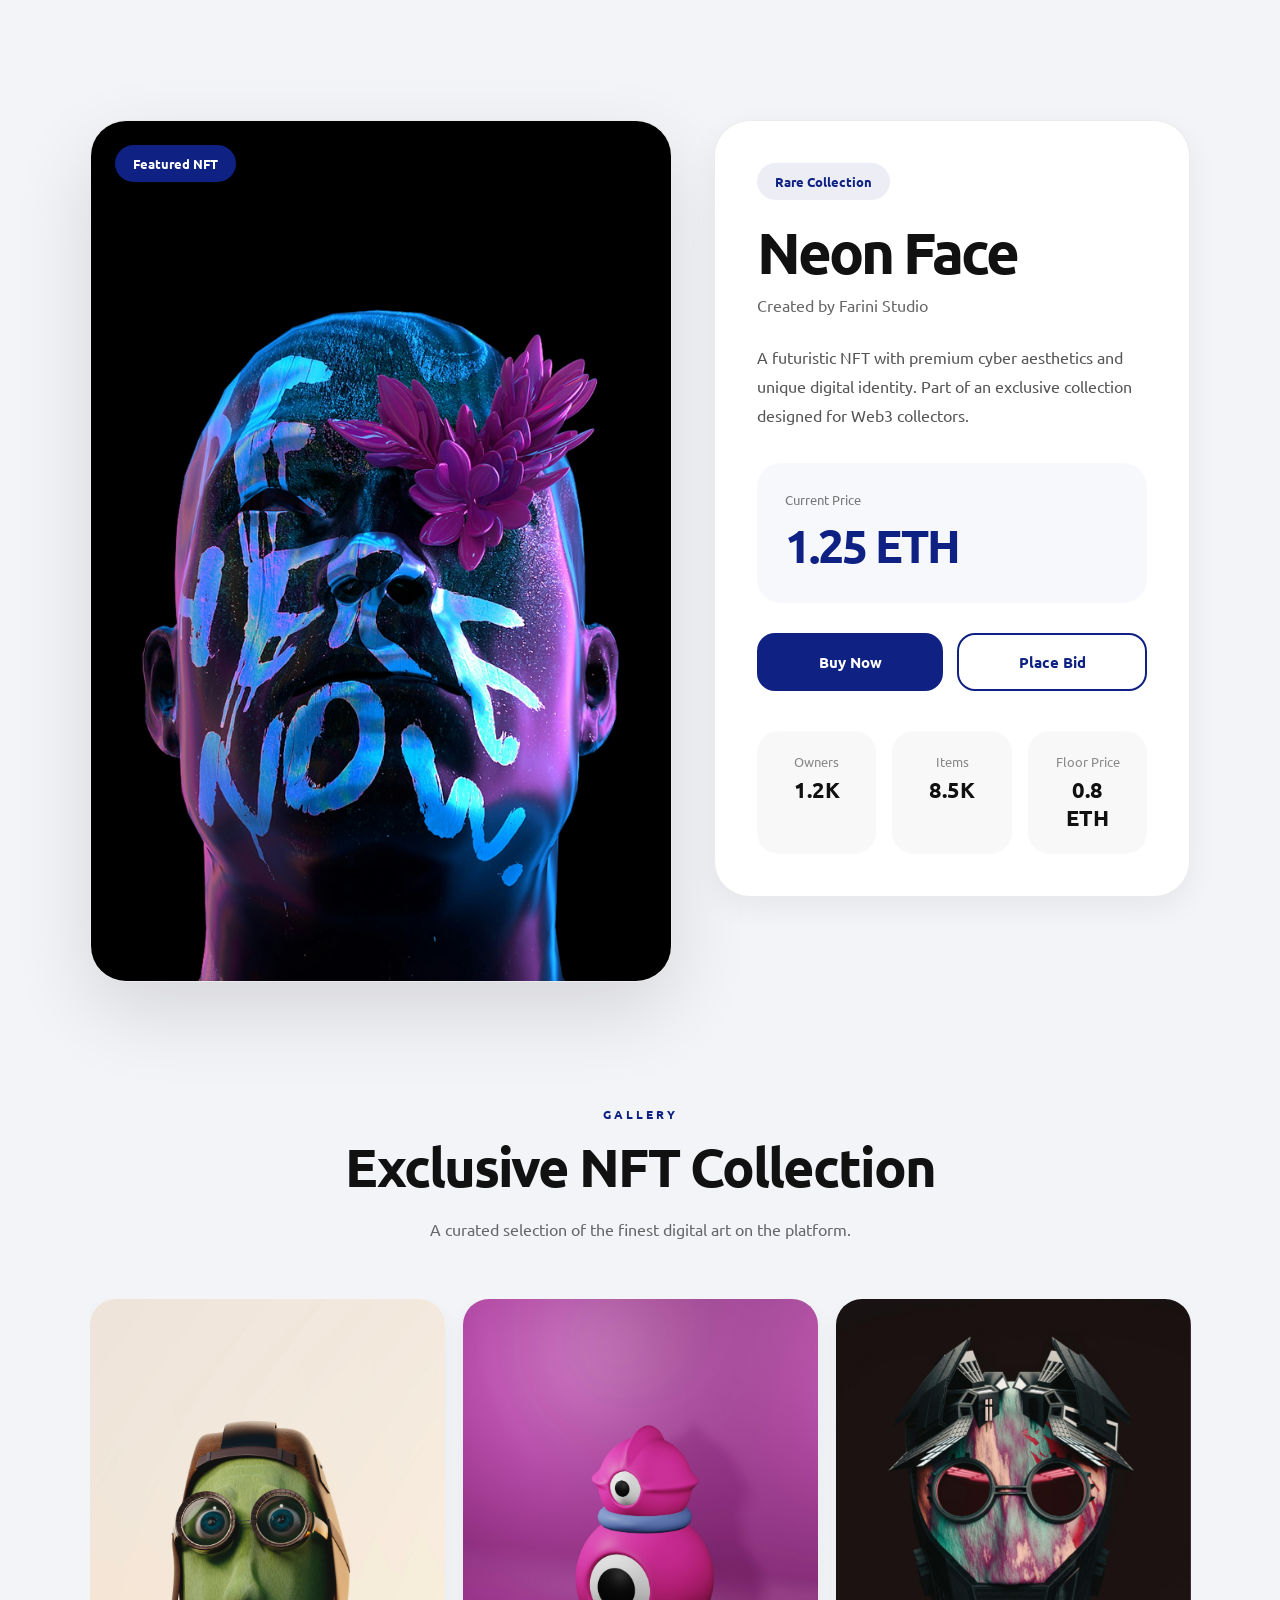
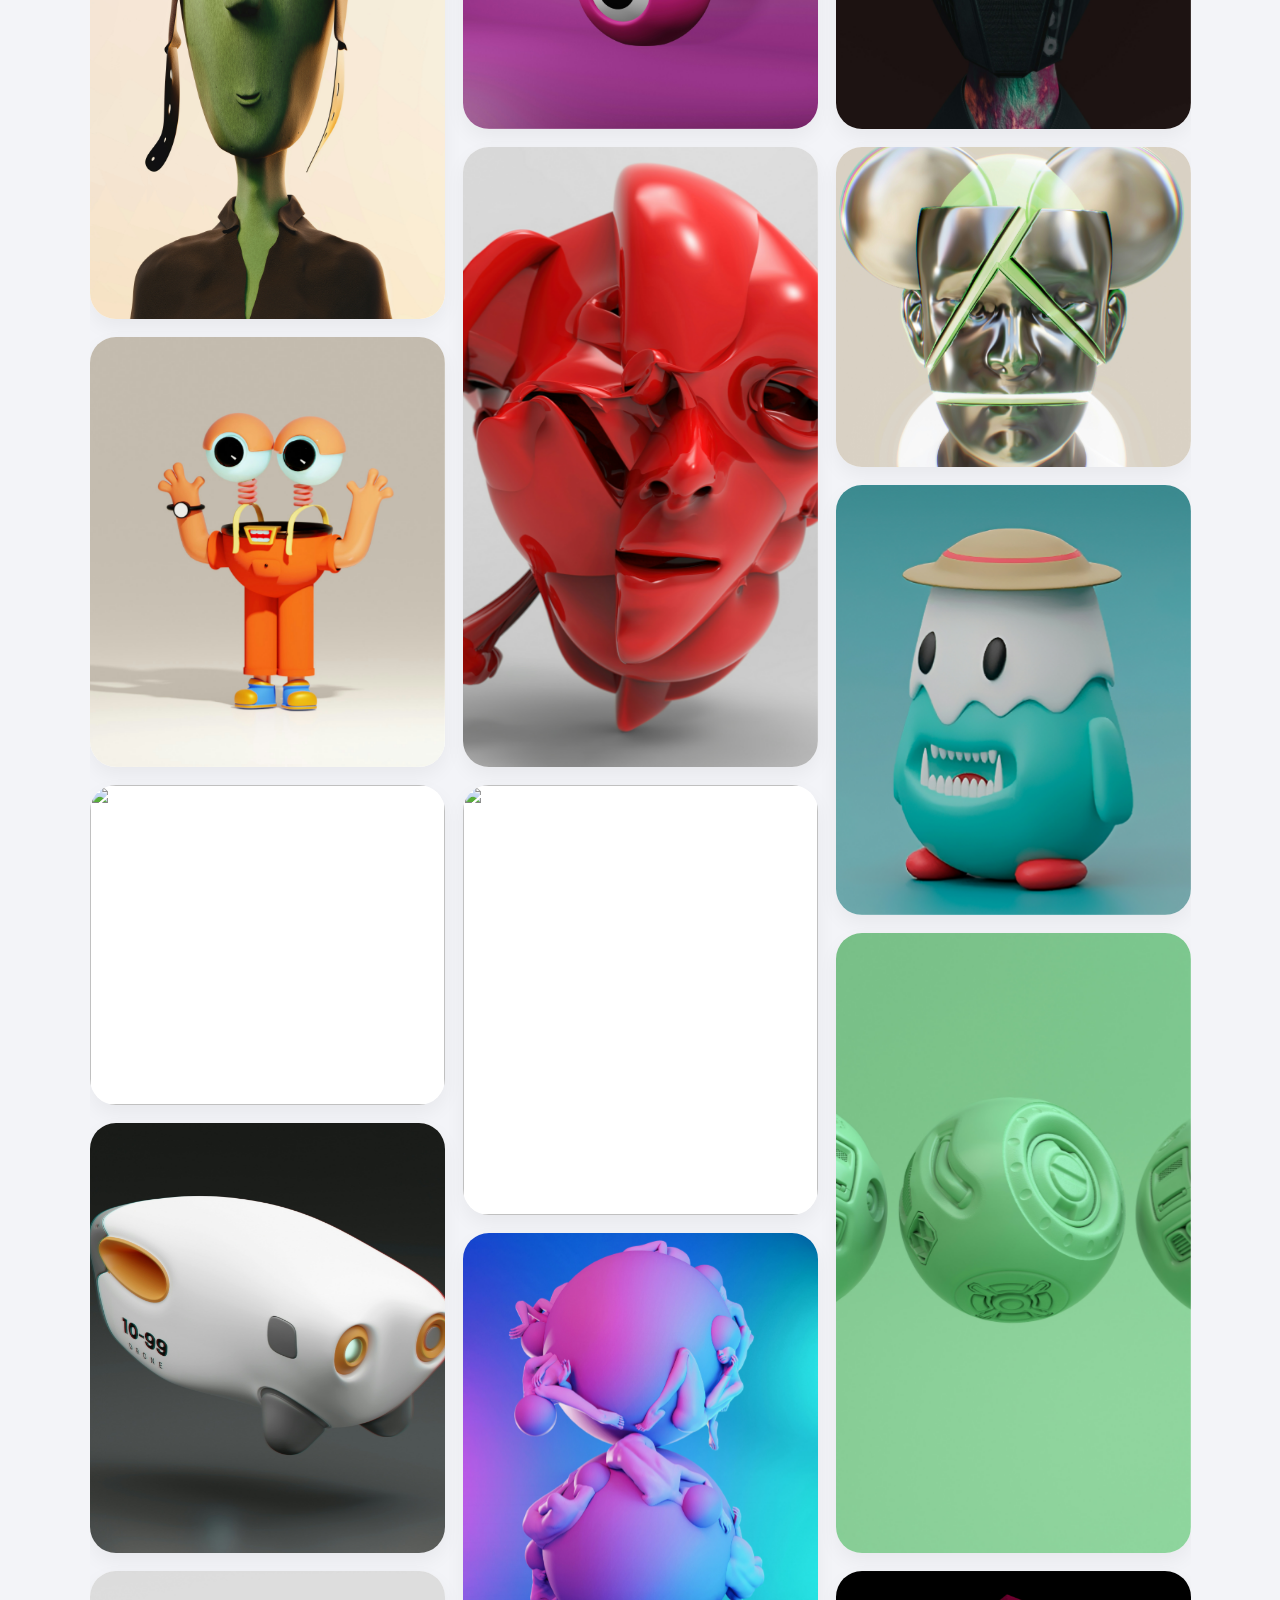
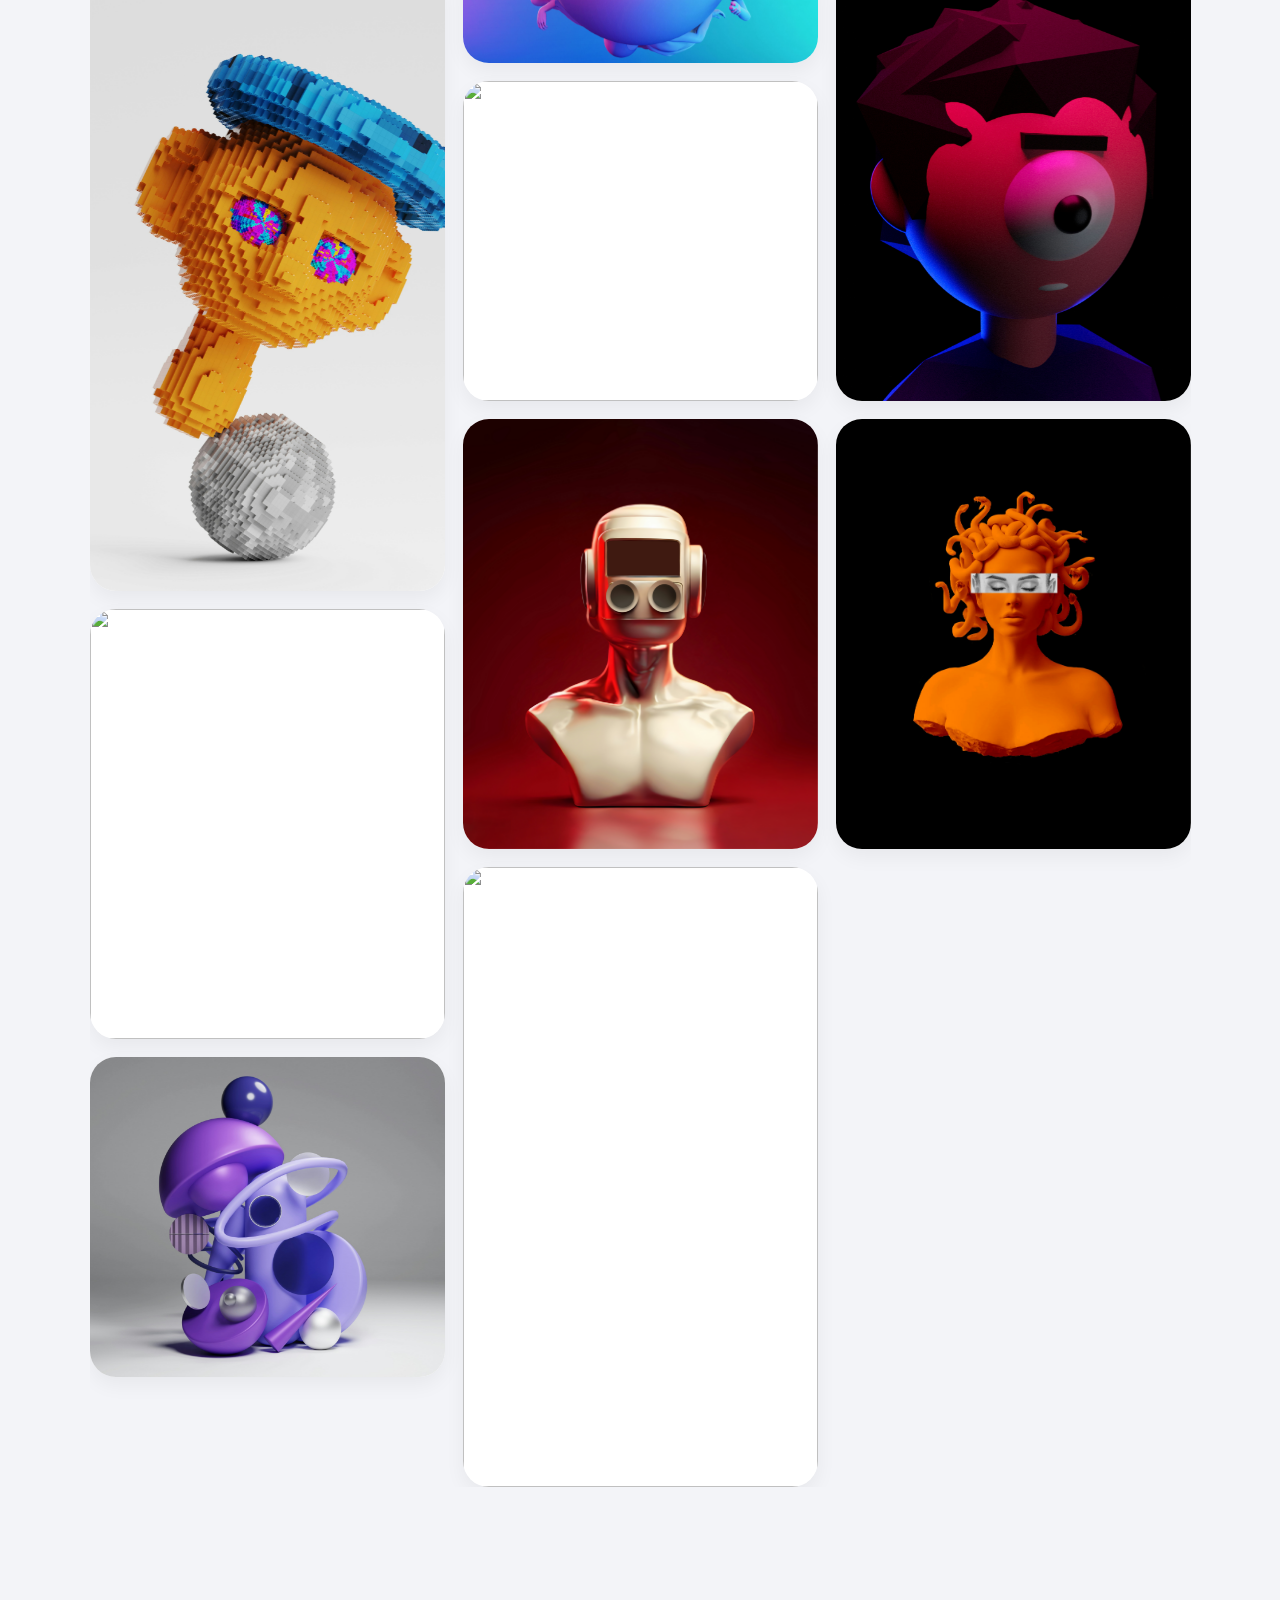
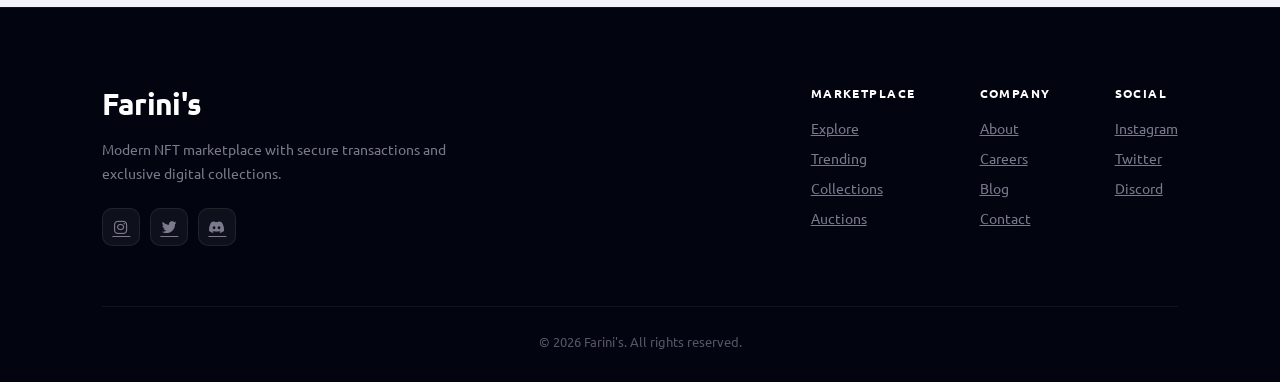
==== BuyPages/product.html @ 725f05ea "first commit" ====
<!DOCTYPE html>
<html lang="en">
<head>
    <meta charset="UTF-8">
    <meta name="viewport" content="width=device-width, initial-scale=1.0">
    <title>NFT Product</title>
    <link rel="stylesheet" href="product.css">
    <link href='https://unpkg.com/boxicons@2.1.4/css/boxicons.min.css' rel='stylesheet'>
    <link rel="preconnect" href="https://fonts.googleapis.com">
    <link href="https://fonts.googleapis.com/css2?family=Ubuntu:wght@300;400;500;700&display=swap" rel="stylesheet">
    
</head>
<body>

    <section class="product-page">

        <div class="product-container">

            <!-- LEFT -->
            <div class="product-image-card">
                <div class="main-image">
                    <img src="../assets/nft1.jpg" alt="Neon Face">
                    <span class="featured-tag">Featured NFT</span>
                </div>
            </div>

            <!-- RIGHT -->
            <div class="product-details">

                <div class="product-badge">Rare Collection</div>

                <h1>Neon Face</h1>

                <p class="creator">Created by Farini Studio</p>

                <p class="description">
                    A futuristic NFT with premium cyber aesthetics and unique digital identity.
                    Part of an exclusive collection designed for Web3 collectors.
                </p>

                <div class="price-box">
                    <small>Current Price</small>
                    <h2>1.25 ETH</h2>
                </div>

                <div class="purchase-box">
                    <button class="btn-primary">Buy Now</button>
                    <button class="btn-outline">Place Bid</button>
                </div>

                <div class="nft-stats">
                    <div class="stat-item">
                        <span>Owners</span>
                        <strong>1.2K</strong>
                    </div>

                    <div class="stat-item">
                        <span>Items</span>
                        <strong>8.5K</strong>
                    </div>

                    <div class="stat-item">
                        <span>Floor Price</span>
                        <strong>0.8 ETH</strong>
                    </div>
                </div>

            </div>

        </div>
<section class="gallery" id="gallery">

    <div class="section-title reveal">
        <span>Gallery</span>
        <h2>Exclusive NFT Collection</h2>
        <p>A curated selection of the finest digital art on the platform.</p>
    </div>

    <div class="masonry-gallery">

        <div class="gallery-item tall">
            <img src="../assets/gallery1.webp" alt="">
            <div class="gallery-overlay"><h4>Outlaw</h4><p>2.10 ETH</p></div>
        </div>

        <div class="gallery-item">
            <img src="../assets/gallery2.webp" alt="">
            <div class="gallery-overlay"><h4>Blue Face</h4><p>1.25 ETH</p></div>
        </div>

        <div class="gallery-item wide">
            <img src="../assets/gallery3.webp" alt="">
            <div class="gallery-overlay"><h4>Digital Dream</h4><p>0.95 ETH</p></div>
        </div>

        <div class="gallery-item">
            <img src="../assets/gallery4.webp" alt="">
            <div class="gallery-overlay"><h4>Carrot #001</h4><p>0.8 ETH</p></div>
        </div>

        <div class="gallery-item tall">
            <img src="../assets/gallery5.webp" alt="">
            <div class="gallery-overlay"><h4>llama 333</h4><p>1.8 ETH</p></div>
        </div>

        <div class="gallery-item">
            <img src="../assets/gallery6.webp" alt="">
            <div class="gallery-overlay"><h4>Meta Horse</h4><p>0.65 ETH</p></div>
        </div>

        <div class="gallery-item wide">
            <img src="../assets/gallery7.webp" alt="">
            <div class="gallery-overlay"><h4>Monarog</h4><p>1.4 ETH</p></div>
        </div>

        <div class="gallery-item">
            <img src="../assets/gallery8.webp" alt="">
            <div class="gallery-overlay"><h4>AI Vision</h4><p>0.92 ETH</p></div>
        </div>

        <div class="gallery-item tall">
            <img src="../assets/gallery9.webp" alt="">
            <div class="gallery-overlay"><h4>Red Face</h4><p>2.8 ETH</p></div>
        </div>

        <div class="gallery-item">
            <img src="../assets/gallery10.webp" alt="">
            <div class="gallery-overlay"><h4>Abstract Creator</h4><p>0.73 ETH</p></div>
        </div>

        <div class="gallery-item">
            <img src="../assets/gallery11.webp" alt="">
            <div class="gallery-overlay"><h4>World Flow</h4><p>1.12 ETH</p></div>
        </div>

        <div class="gallery-item wide">
            <img src="../assets/gallery12.webp" alt="">
            <div class="gallery-overlay"><h4>Quantum</h4><p>3.2 ETH</p></div>
        </div>

        <div class="gallery-item">
            <img src="../assets/gallery13.webp" alt="">
            <div class="gallery-overlay"><h4>Dark Robot</h4><p>1.05 ETH</p></div>
        </div>

        <div class="gallery-item tall">
            <img src="../assets/gallery14.webp" alt="">
            <div class="gallery-overlay"><h4>Doke Ape</h4><p>2.3 ETH</p></div>
        </div>

        <div class="gallery-item">
            <img src="../assets/gallery15.webp" alt="">
            <div class="gallery-overlay"><h4>Infinity</h4><p>0.9 ETH</p></div>
        </div>

        <div class="gallery-item wide">
            <img src="../assets/gallery16.webp" alt="">
            <div class="gallery-overlay"><h4>Neo Rat</h4><p>4.1 ETH</p></div>
        </div>

        <div class="gallery-item">
            <img src="../assets/gallery17.webp" alt="">
            <div class="gallery-overlay"><h4>Blue Matrix</h4><p>1.7 ETH</p></div>
        </div>

        <div class="gallery-item tall">
            <img src="../assets/gallery18.webp" alt="">
            <div class="gallery-overlay"><h4>Meta Beast</h4><p>2.7 ETH</p></div>
        </div>

        <div class="gallery-item">
            <img src="../assets/gallery19.webp" alt="">
            <div class="gallery-overlay"><h4>Future Code</h4><p>1.3 ETH</p></div>
        </div>

        <div class="gallery-item">
            <img src="../assets/gallery20.webp" alt="">
            <div class="gallery-overlay"><h4>Galaxy Core</h4><p>0.88 ETH</p></div>
        </div>

    </div>
</section>
    </section>
        <footer>
        <div class="footer-top">
            <div class="footer-brand">
                <h2>Farini's</h2>
                <p>Modern NFT marketplace with secure transactions and exclusive digital collections.</p>
                <div class="social-links">
                    <a href="#" class="social-icon" aria-label="Instagram"><i class='bx bxl-instagram'></i></a>
                    <a href="#" class="social-icon" aria-label="Twitter"><i class='bx bxl-twitter'></i></a>
                    <a href="#" class="social-icon" aria-label="Discord"><i class='bx bxl-discord-alt'></i></a>
                </div>
            </div>
            <div class="footer-links">
                <div class="footer-column">
                    <h3>Marketplace</h3>
                    <a href="#">Explore</a><a href="#">Trending</a><a href="#">Collections</a><a href="#">Auctions</a>
                </div>
                <div class="footer-column">
                    <h3>Company</h3>
                    <a href="..About/about.html">About</a><a href="#">Careers</a><a href="#">Blog</a><a href="#">Contact</a>
                </div>
                <div class="footer-column">
                    <h3>Social</h3>
                    <a href="#">Instagram</a><a href="#">Twitter</a><a href="#">Discord</a>
                </div>
            </div>
        </div>
        <div class="footer-bottom">
            <p>© 2026 Farini's. All rights reserved.</p>
        </div>
    </footer>

  <script src="script.js"></script>
</body>
</html>
---- BuyPages/product.css ----
@import url('https://fonts.googleapis.com/css2?family=Ubuntu:wght@300;400;500;700&display=swap');

:root{
    --blue:#0f2182;
    --blue2:#1c36c7;
    --bg:#f3f4f8;
    --white:#ffffff;
    --text:#111111;
    --text2:#666666;
    --border:rgba(0,0,0,0.08);

    --shadow-sm:0 10px 30px rgba(0,0,0,0.06);
    --shadow-lg:0 30px 80px rgba(0,0,0,0.12);

    --radius:28px;

    --transition:0.35s cubic-bezier(.22,1,.36,1);
}

*{
    margin:0;
    padding:0;
    box-sizing:border-box;
}

html{
    scroll-behavior:smooth;
}

body{
    font-family:'Ubuntu',sans-serif;
    background:var(--bg);
    color:var(--text);
    overflow-x:hidden;
}

img{
    width:100%;
    display:block;
    object-fit:cover;
}

button{
    border:none;
    outline:none;
    cursor:pointer;
    font-family:'Ubuntu',sans-serif;
}

/* =========================
   PAGE
========================= */

.product-page{
    width:100%;
    min-height:100vh;
    padding:120px 7%;
}

/* =========================
   TOP PRODUCT
========================= */

.product-container{
    display:grid;
    grid-template-columns:1.1fr 0.9fr;
    gap:42px;
    align-items:start;
    margin-bottom:120px;
}

/* LEFT */

.product-image-card{
    background:var(--white);
    border-radius:36px;
    overflow:hidden;
    border:1px solid var(--border);
    box-shadow:var(--shadow-lg);
}

.main-image{
    position:relative;
    overflow:hidden;
}

.main-image img{
    height:860px;
    transition:transform .8s ease;
}

.product-image-card:hover img{
    transform:scale(1.04);
}

.featured-tag{
    position:absolute;
    top:24px;
    left:24px;

    padding:10px 18px;

    border-radius:50px;

    background:var(--blue);

    color:white;

    font-size:13px;
    font-weight:600;

    z-index:10;
}

/* RIGHT */

.product-details{
    position:sticky;
    top:100px;

    background:var(--white);

    border-radius:36px;

    padding:42px;

    border:1px solid var(--border);

    box-shadow:var(--shadow-sm);
}

.product-badge{
    display:inline-flex;

    padding:10px 18px;

    border-radius:50px;

    background:rgba(15,33,130,.08);

    color:var(--blue);

    font-size:13px;
    font-weight:600;

    margin-bottom:24px;
}

.product-details h1{
    font-size:58px;
    line-height:0.95;
    letter-spacing:-3px;
    margin-bottom:16px;
}

.creator{
    font-size:16px;
    color:var(--text2);
    margin-bottom:28px;
}

.description{
    font-size:16px;
    line-height:1.8;
    color:#555;
    margin-bottom:34px;
}

/* PRICE */

.price-box{
    padding:28px;

    border-radius:24px;

    background:#f7f8fc;

    margin-bottom:30px;
}

.price-box small{
    display:block;
    font-size:13px;
    color:#777;
    margin-bottom:8px;
}

.price-box h2{
    font-size:46px;
    color:var(--blue);
    letter-spacing:-2px;
}

/* BUTTONS */

.purchase-box{
    display:flex;
    gap:14px;
    margin-bottom:40px;
}

.btn-primary,
.btn-outline{
    flex:1;

    height:58px;

    border-radius:18px;

    font-size:15px;
    font-weight:600;

    transition:var(--transition);
}

.btn-primary{
    background:var(--blue);
    color:white;
}

.btn-primary:hover{
    transform:translateY(-4px);
    background:var(--blue2);
    box-shadow:0 18px 35px rgba(15,33,130,.25);
}

.btn-outline{
    background:transparent;
    border:2px solid var(--blue);
    color:var(--blue);
}

.btn-outline:hover{
    background:var(--blue);
    color:white;
}

/* STATS */

.nft-stats{
    display:grid;
    grid-template-columns:repeat(3,1fr);
    gap:16px;
}

.stat-item{
    padding:22px;

    border-radius:22px;

    background:#f8f8f8;

    text-align:center;
}

.stat-item span{
    display:block;
    font-size:13px;
    color:#888;
    margin-bottom:6px;
}

.stat-item strong{
    font-size:22px;
}

/* =========================
   GALLERY
========================= */

.gallery{
    margin-top:40px;
}

.section-title{
    text-align:center;
    margin-bottom:55px;
}

.section-title span{
    display:inline-block;

    font-size:12px;
    font-weight:700;

    letter-spacing:3px;
    text-transform:uppercase;

    color:var(--blue);

    margin-bottom:10px;
}

.section-title h2{
    font-size:54px;
    letter-spacing:-2px;
    margin-bottom:14px;
}

.section-title p{
    max-width:540px;
    margin:auto;

    font-size:16px;
    line-height:1.8;

    color:#666;
}

/* PINTEREST GALLERY */

.masonry-gallery{
    columns:4 280px;
    column-gap:18px;
}

.gallery-item{
    position:relative;

    overflow:hidden;

    margin-bottom:18px;

    break-inside:avoid;

    border-radius:26px;

    background:white;

    box-shadow:0 8px 20px rgba(0,0,0,.05);

    cursor:pointer;

    transform:translateZ(0);

    backface-visibility:hidden;

    will-change:transform;
}

.gallery-item img{
    width:100%;

    display:block;

    object-fit:cover;

    transform:translateZ(0);

    backface-visibility:hidden;

    will-change:transform;

    transition:
        transform .45s ease,
        filter .45s ease;
}

.gallery-item:hover img{
    transform:scale(1.03);
}

.masonry-gallery{
    columns:4 280px;
    column-gap:18px;

    contain:layout style paint;
}

.gallery-overlay{
    position:absolute;
    inset:0;

    background:linear-gradient(
        to top,
        rgba(0,0,0,.85),
        rgba(0,0,0,.15),
        transparent
    );

    display:flex;
    flex-direction:column;
    justify-content:flex-end;

    padding:24px;

    opacity:0;

    transition:opacity .35s ease;
}

.gallery-item:hover .gallery-overlay{
    opacity:1;
}

.gallery-overlay h4{
    color:white;
    font-size:22px;
    margin-bottom:4px;
}

.gallery-overlay p{
    color:rgba(255,255,255,.75);
    font-size:14px;
}

/* SIZES */

.gallery-item.tall img{
    height:620px;
}

.gallery-item.wide img{
    height:320px;
}

.gallery-item:not(.tall):not(.wide) img{
    height:430px;
}

/* =========================
   RESPONSIVE
========================= */

@media(max-width:1100px){

    .product-container{
        grid-template-columns:1fr;
    }

    .product-details{
        position:relative;
        top:0;
    }

    .main-image img{
        height:650px;
    }
}
@media(max-width:768px){

    .product-page{
        padding:100px 22px;
    }

    .product-details{
        padding:28px 22px;
        border-radius:28px;
    }

    .product-details h1{
        font-size:42px;
        line-height:1;
    }

    .description{
        font-size:15px;
        line-height:1.7;
    }

    /* BOTÕES */
.purchase-box{
    flex-direction:column;
    gap:12px;
    margin-bottom:32px;
}

.btn-primary,
.btn-outline{
    width:100%;
    height:54px;

    display:flex;
    align-items:center;
    justify-content:center;

    border-radius:16px;

    font-size:15px;
    font-weight:700;

    letter-spacing:.3px;
}

.btn-primary:hover,
.btn-outline:hover{
    transform:none;
    box-shadow:none;
}
    /* STATS */

    .nft-stats{
        grid-template-columns:1fr;
        gap:12px;
    }

    .stat-item{
        padding:18px;
        border-radius:18px;
    }

    /* TITLES */

    .section-title h2{
        font-size:38px;
    }

    .section-title p{
        font-size:15px;
    }

    /* GALLERY */

    .masonry-gallery{
        columns:2 180px;
    }

    .main-image img{
        height:540px;
    }

}
@media(max-width:480px){

    .product-page{
        padding:90px 16px;
    }

    .product-details{
        padding:22px 18px;
        border-radius:24px;
    }

    .product-details h1{
        font-size:34px;
        letter-spacing:-1px;
    }

    .price-box{
        padding:22px;
        border-radius:20px;
    }

    .price-box h2{
        font-size:34px;
    }

    .purchase-box{
        gap:10px;
    }

    .btn-primary,
    .btn-outline{
        height:50px;
        font-size:13px;
        border-radius:14px;
    }

    .main-image img{
        height:420px;
    }

    .masonry-gallery{
        columns:1;
    }

}

/* ===========================
   FOOTER
   =========================== */
footer {
    background: #02040f;
    border-top: 1px solid rgba(255,255,255,0.06);
    padding: clamp(60px, 6vw, 90px) clamp(20px, 8%, 120px) 32px;
}

.footer-top {
    display: flex;
    justify-content: space-between;
    gap: clamp(40px, 6vw, 80px);
    margin-bottom: 60px;
    flex-wrap: wrap;
}

.footer-brand { max-width: 360px; }

.footer-brand h2 {
    font-size: 30px;
    font-weight: 700;
    color: var(--white);
    margin-bottom: 14px;
    letter-spacing: -0.02em;
}

.footer-brand > p {
    color: #7a7a8c;
    font-size: 14px;
    line-height: 1.75;
}

.social-links {
    display: flex;
    gap: 10px;
    margin-top: 22px;
}

.social-icon {
    width: 38px;
    height: 38px;
    border-radius: 10px;
    background: rgba(255,255,255,0.05);
    border: 1px solid rgba(255,255,255,0.08);
    display: flex;
    align-items: center;
    justify-content: center;
    color: #7a7a8c;
    font-size: 18px;
    transition: var(--transition);
}

.social-icon:hover {
    background: var(--blue);
    border-color: var(--blue);
    color: var(--white);
    transform: translateY(-3px);
}

.footer-links {
    display: flex;
    gap: clamp(30px, 5vw, 70px);
    flex-wrap: wrap;
}

.footer-column {
    display: flex;
    flex-direction: column;
    gap: 12px;
}

.footer-column h3 {
    font-size: 12px;
    font-weight: 700;
    letter-spacing: 0.12em;
    text-transform: uppercase;
    color: var(--white);
    margin-bottom: 6px;
}

.footer-column a {
    font-size: 14px;
    color: #7a7a8c;
    transition: color 0.2s;
}

.footer-column a:hover { color: var(--white); }

.footer-bottom {
    border-top: 1px solid rgba(255,255,255,0.06);
    padding-top: 26px;
    text-align: center;
    color: #555568;
    font-size: 13px;
}

@media(max-width:768px){

    .purchase-box{
        display:flex;
        flex-direction:column;
        gap:14px;
        width:100%;
    }

    .purchase-box button{
        width:100% !important;

        min-height:56px !important;
        height:56px !important;

        padding:0 20px !important;

        display:flex !important;
        align-items:center !important;
        justify-content:center !important;

        font-size:15px !important;
        font-weight:700 !important;

        border-radius:16px !important;

        line-height:1 !important;

        text-align:center;

        appearance:none;
        -webkit-appearance:none;
    }

}
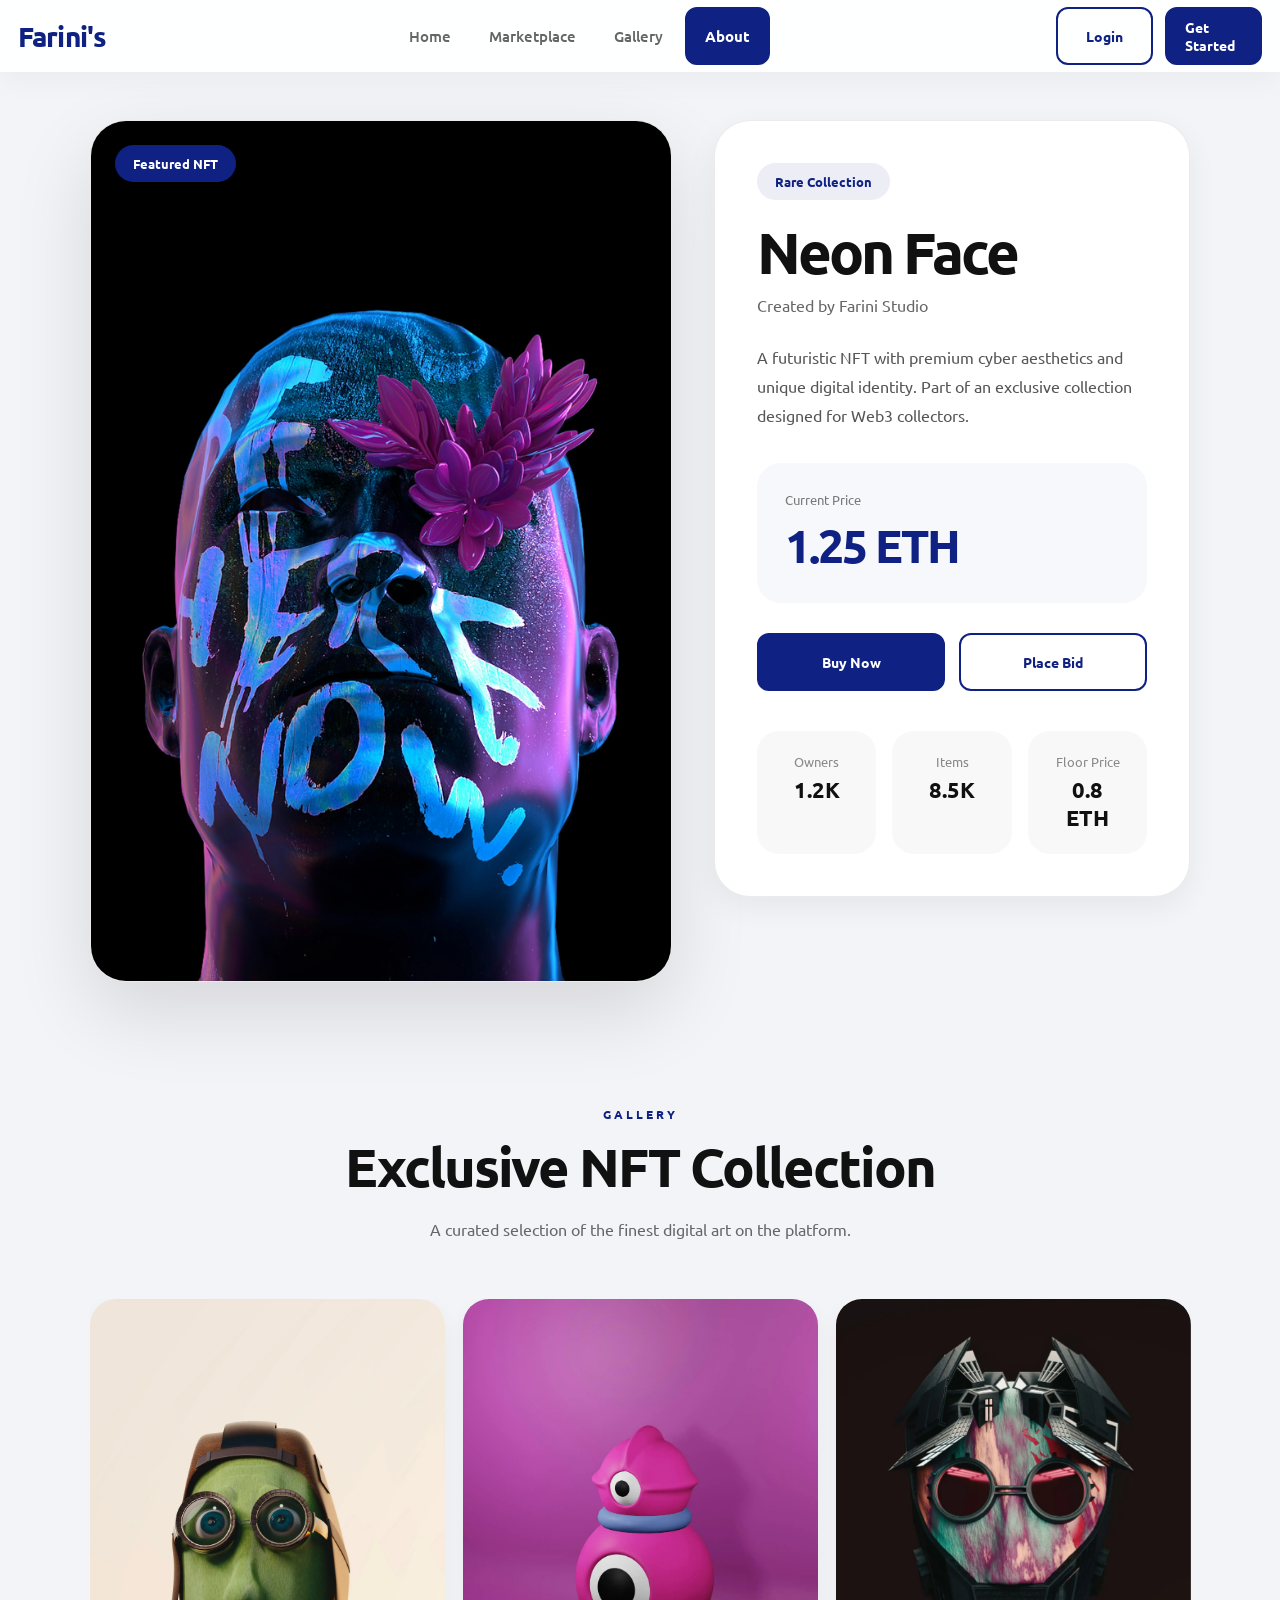
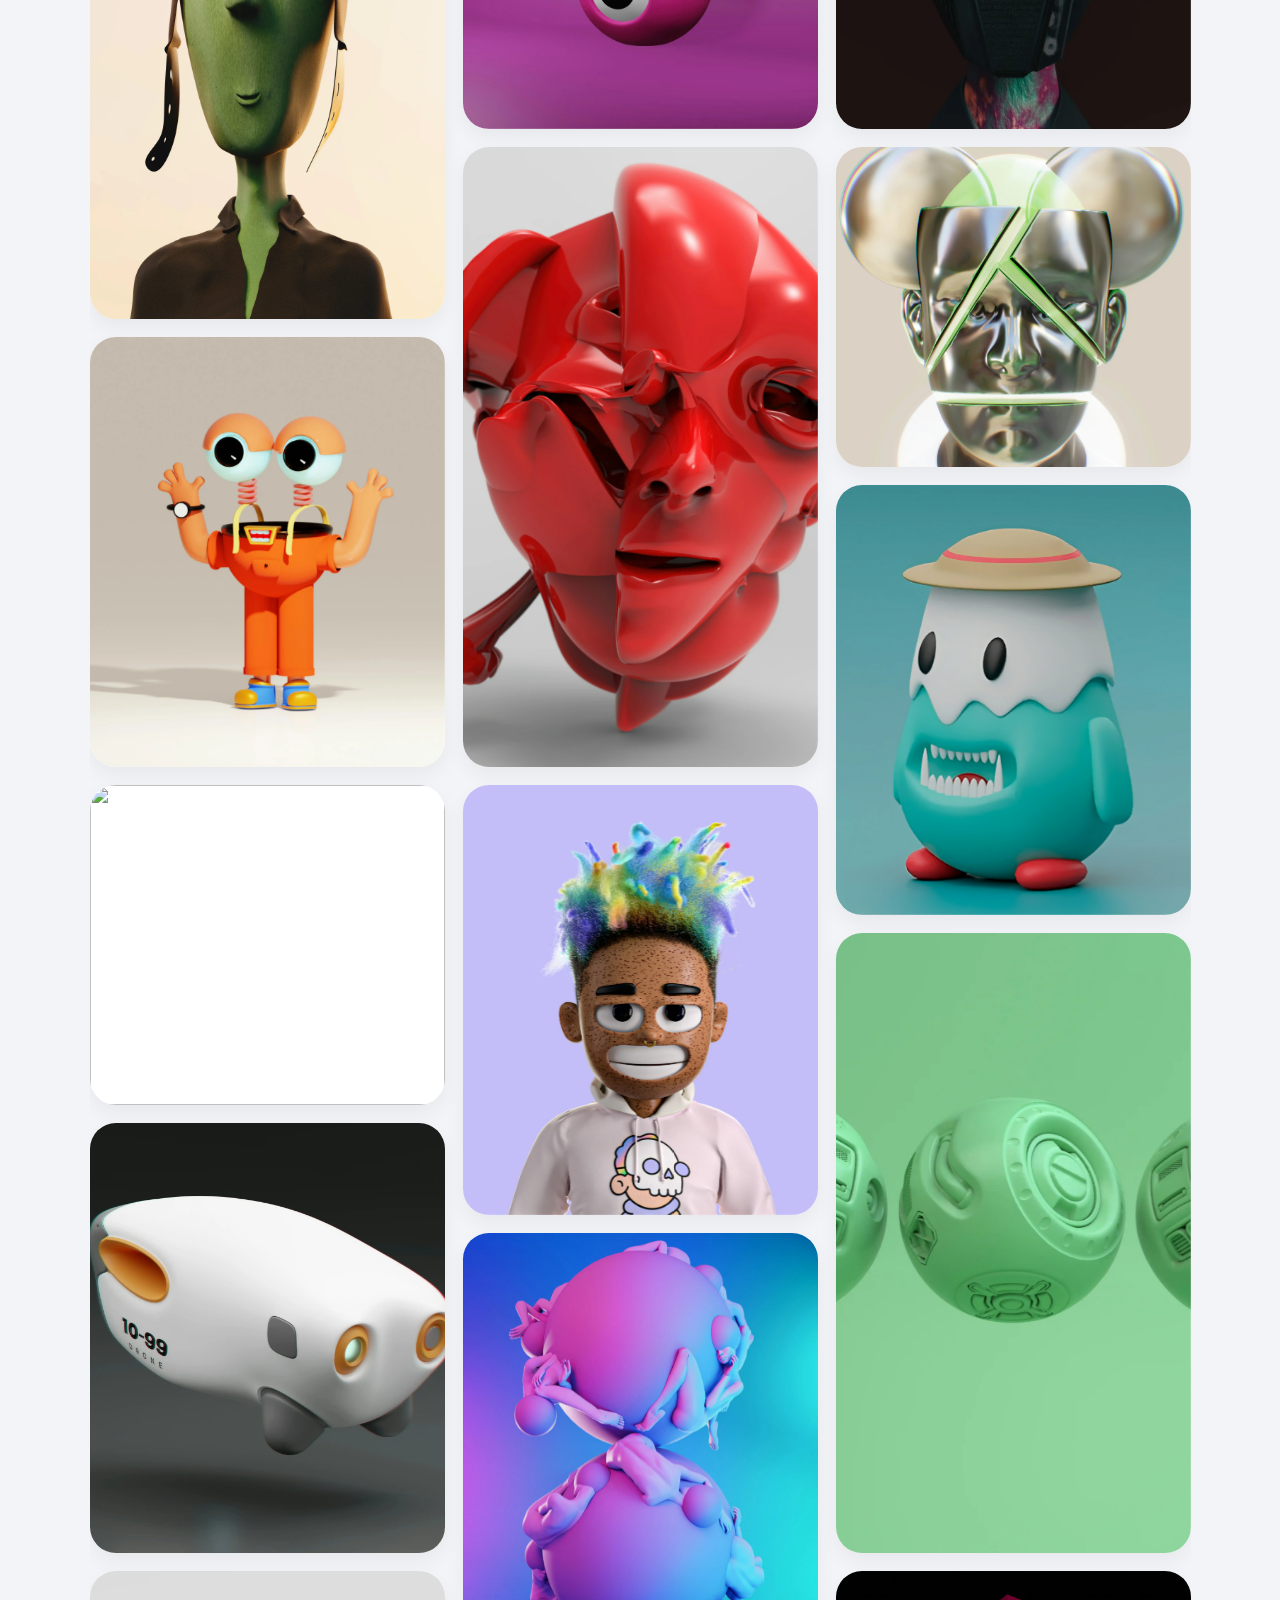
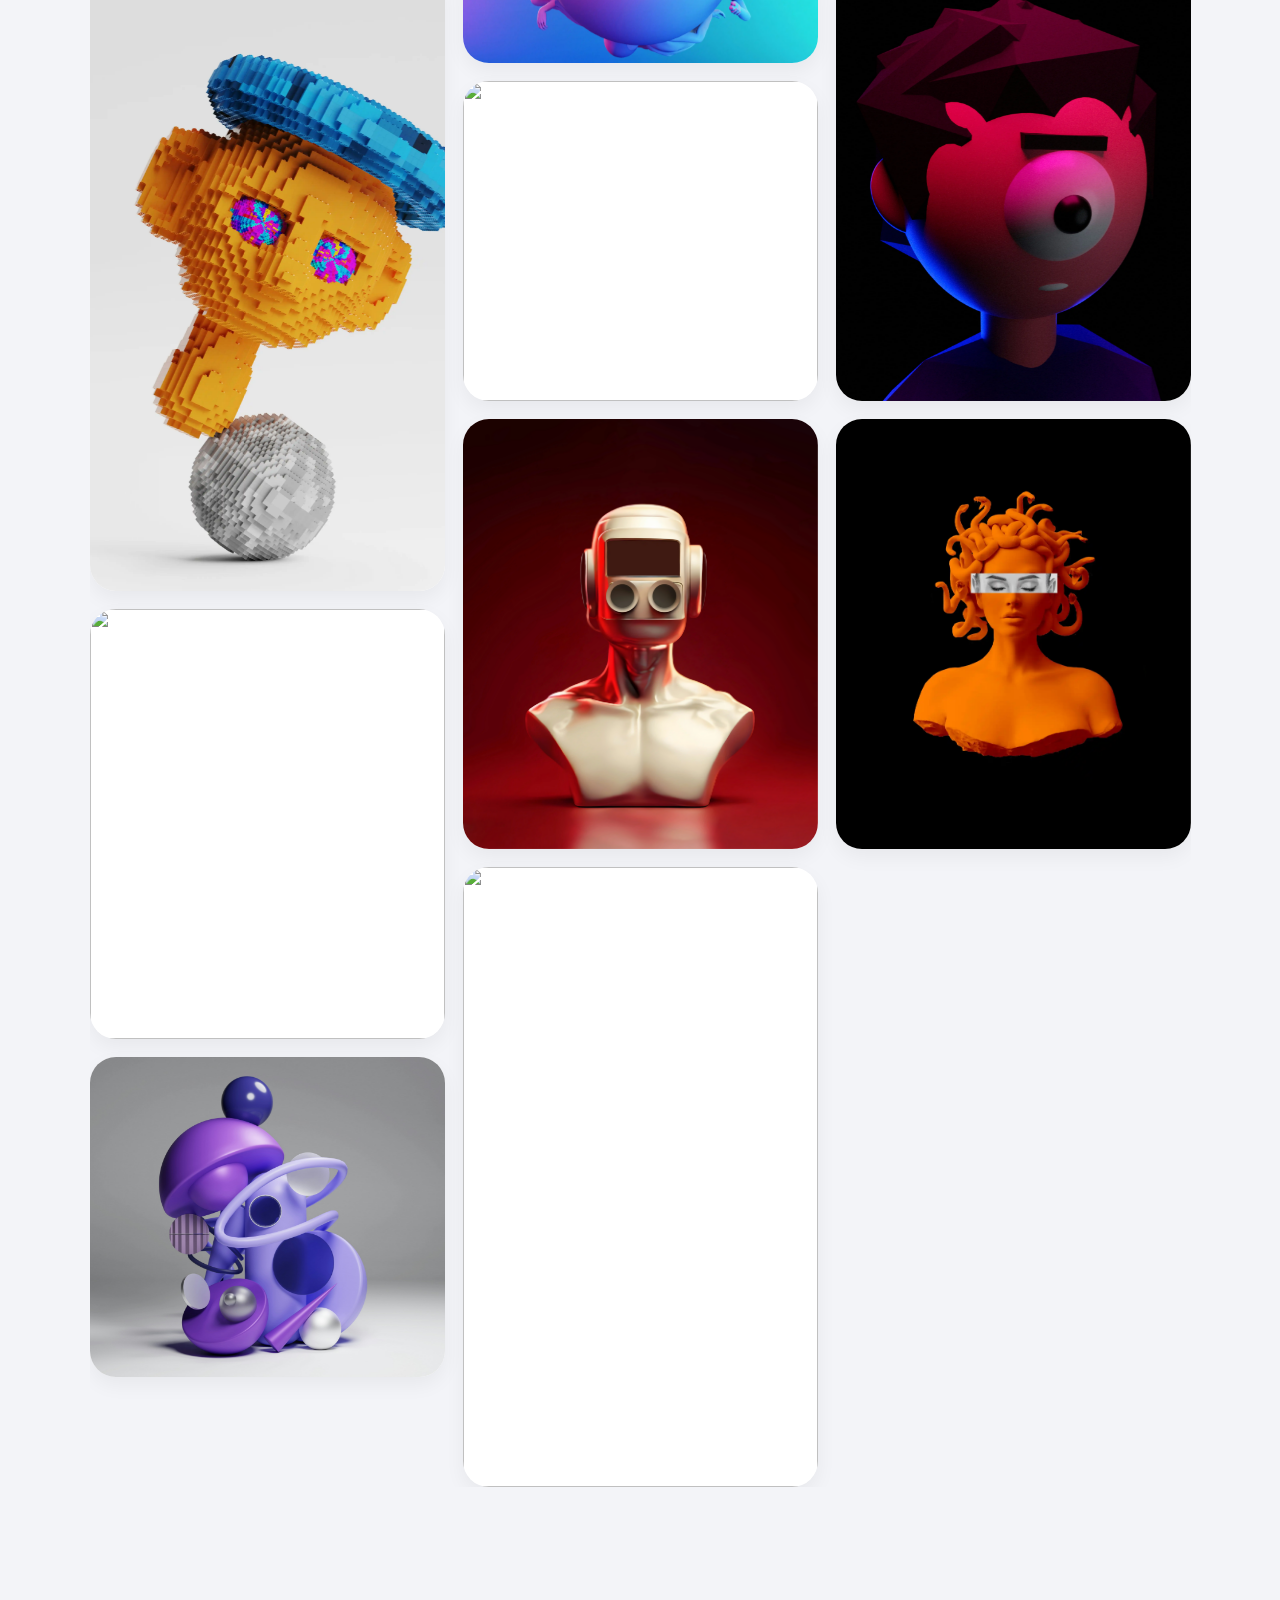
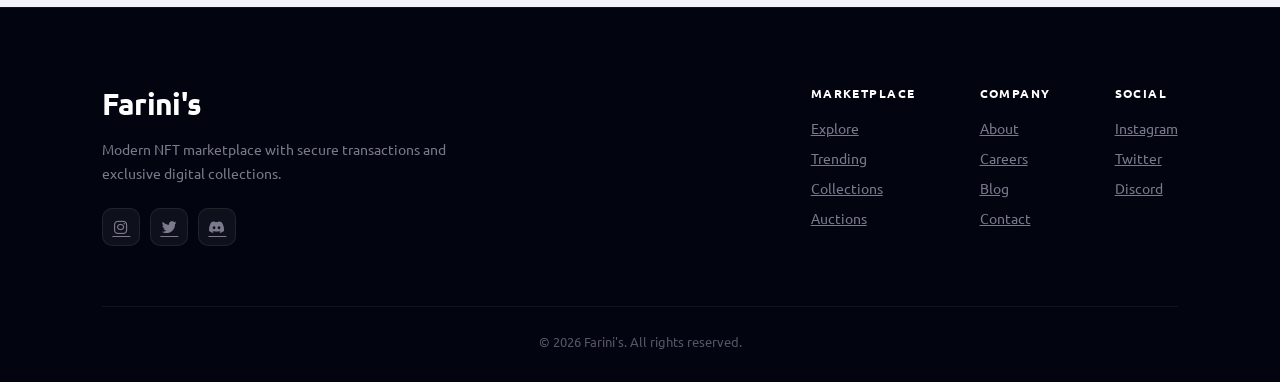
==== commit 3f04a938: "second commit" ====
--- a/BuyPages/product.html
+++ b/BuyPages/product.html
@@ -11,6 +11,35 @@
     
 </head>
 <body>
+   <nav class="navbar" id="navbar">
+        <a href="#" class="logo">Farini's</a>
+        <div class="links">
+            <a href="../index.html">Home</a>
+            <a href="../index.html?#marketplace">Marketplace</a>
+            <a href="../index.html?#gallery">Gallery</a>
+            <a href="../About/about.html" class="btn-primary">About</a>
+        </div>
+        <div class="nav-buttons">
+            <a href="../CreateAccount/auth.html" class="btn-outline">Login</a>
+            <a href="../CreateAccount/auth.html?mode=register" class="btn-primary">Get Started</a>
+        </div>
+        <button class="nav-toggle" id="navToggle" aria-label="Menu" aria-expanded="false">
+            <span></span><span></span><span></span>
+        </button>
+    </nav>
+
+    <div class="nav-drawer" id="navDrawer" aria-hidden="true">
+        <a href="../index.html">Home</a>
+        <a href="../index.html?#marketplace">Marketplace</a>
+        <a href="../index.html?#gallery">Gallery</a>
+        <a href="../About/about.html">About</a>
+        <div class="drawer-actions">
+            <a href="../CreateAccount/auth.html" class="btn-outline">Login</a>
+            <a  href="../CreateAccount/auth.html?mode=register" class="btn-primary">Get Started</a>
+        </div>
+    </div>
+
+
 
     <section class="product-page">
 
@@ -213,5 +242,6 @@
     </footer>
 
   <script src="script.js"></script>
+  <script src="product.js"></script>
 </body>
 </html>
--- a/BuyPages/product.css
+++ b/BuyPages/product.css
@@ -10,13 +10,14 @@
     --border:rgba(0,0,0,0.08);
 
     --shadow-sm:0 10px 30px rgba(0,0,0,0.06);
+    --shadow-md:0 20px 50px rgba(0,0,0,0.10);
     --shadow-lg:0 30px 80px rgba(0,0,0,0.12);
 
     --radius:28px;
+    --radius-sm:16px;
 
     --transition:0.35s cubic-bezier(.22,1,.36,1);
 }
-
 *{
     margin:0;
     padding:0;
@@ -697,4 +698,890 @@
         -webkit-appearance:none;
     }
 
-}+}/* ===========================
+   NAVBAR MODERNA
+   =========================== */
+/* ===========================
+   REMOVE LINHAS E MELHORA NAV
+   =========================== */
+
+/* navbar limpa */
+.navbar {
+    border-bottom: none !important;
+
+    box-shadow:
+        0 8px 30px rgba(0,0,0,0.04);
+
+    background:
+        rgba(255,255,255,0.88);
+
+    backdrop-filter: blur(18px);
+}
+
+/* scroll */
+.navbar.scrolled {
+    border-bottom: none !important;
+
+    box-shadow:
+        0 12px 40px rgba(0,0,0,0.06);
+}
+
+/* remove linhas dos links */
+.links a,
+.nav-drawer a,
+.logo,
+.btn-primary,
+.btn-outline {
+    text-decoration: none !important;
+
+    border: none;
+}
+
+/* remove linha azul de clique */
+a,
+button,
+input,
+textarea,
+select {
+    outline: none !important;
+    -webkit-tap-highlight-color: transparent !important;
+}
+
+a:focus,
+a:active,
+button:focus,
+button:active,
+:focus-visible {
+    outline: none !important;
+    box-shadow: none !important;
+}
+
+/* links desktop */
+.links a {
+    position: relative;
+
+    background: transparent;
+
+    border-radius: 14px;
+
+    overflow: hidden;
+}
+
+/* hover suave */
+.links a:hover {
+    background:
+        rgba(15,33,130,.05);
+
+    color: #0f2182;
+}
+
+/* remove qualquer pseudo linha */
+.links a::before,
+.links a::after {
+    display: none !important;
+    content: none !important;
+}
+
+/* botão about */
+.links .btn-primary {
+    color: #fff !important;
+}
+
+/* drawer mobile */
+.nav-drawer {
+    border-top: none !important;
+    border-bottom: none !important;
+
+    box-shadow:
+        0 18px 40px rgba(0,0,0,.06);
+}
+
+/* ===========================
+   FIX BOTÃO ABOUT
+   =========================== */
+
+/* botão about */
+.links .btn-primary {
+    background: #0f2182 !important;
+    color: #ffffff !important;
+
+    border: 2px solid #0f2182 !important;
+
+    display: inline-flex;
+    align-items: center;
+    justify-content: center;
+
+    padding: 10px 18px;
+
+    border-radius: 12px;
+
+    font-weight: 600;
+}
+
+/* hover */
+.links .btn-primary:hover {
+    background: #1a30a0 !important;
+    border-color: #1a30a0 !important;
+    color: #ffffff !important;
+}
+
+/* mobile */
+.nav-drawer .btn-primary {
+    background: #0f2182 !important;
+    color: #ffffff !important;
+
+    border: 2px solid #0f2182 !important;
+}
+/* links mobile */
+.nav-drawer a {
+    border: none !important;
+
+    background: transparent;
+}
+
+/* hover mobile */
+.nav-drawer a:hover {
+    background:
+        rgba(15,33,130,.05);
+}
+
+/* remove linhas dos botões */
+.btn-primary,
+.btn-outline {
+    box-shadow: none;
+}
+
+/* hover elegante */
+.btn-primary:hover {
+    box-shadow:
+        0 10px 25px rgba(15,33,130,.20);
+}
+
+.btn-outline:hover {
+    box-shadow:
+        0 10px 25px rgba(15,33,130,.16);
+}
+.navbar {
+    position: fixed;
+    top: 0;
+    left: 0;
+    width: 100%;
+
+    height: 72px;
+
+    display: flex;
+    align-items: center;
+    justify-content: space-between;
+
+    padding: 0 clamp(20px, 5%, 80px);
+
+    z-index: 1000;
+
+    background: rgba(255, 255, 255, 0.92);
+    backdrop-filter: blur(14px);
+
+    border-bottom: 1px solid rgba(0,0,0,0.06);
+
+    transition:
+        background .3s ease,
+        border-color .3s ease,
+        box-shadow .3s ease;
+}
+
+/* efeito ao scroll */
+.navbar.scrolled {
+    background: rgba(255,255,255,0.98);
+
+    box-shadow:
+        0 10px 30px rgba(0,0,0,0.05);
+
+    border-bottom-color:
+        rgba(0,0,0,0.08);
+}
+
+/* ===========================
+   LOGO
+   =========================== */
+
+.logo {
+    font-size: 28px;
+    font-weight: 700;
+
+    color: #0f2182;
+
+    letter-spacing: -0.03em;
+
+    transition: .3s ease;
+}
+
+.logo:hover {
+    opacity: .8;
+}
+
+/* ===========================
+   LINKS
+   =========================== */
+
+.links {
+    display: flex;
+    align-items: center;
+    gap: 6px;
+}
+
+.links a {
+    position: relative;
+
+    padding: 10px 16px;
+
+    border-radius: 12px;
+
+    font-size: 15px;
+    font-weight: 500;
+
+    color: #666;
+
+    transition:
+        background .25s ease,
+        color .25s ease,
+        transform .25s ease;
+}
+
+/* hover */
+.links a:hover {
+    background: rgba(15, 33, 130, 0.06);
+
+    color: #0f2182;
+
+    transform: translateY(-1px);
+}
+
+/* link ativo */
+.links a.active {
+    background: rgba(15, 33, 130, 0.08);
+    color: #0f2182;
+}
+
+/* ===========================
+   BOTÕES NAV
+   =========================== */
+
+.nav-buttons {
+    display: flex;
+    align-items: center;
+    gap: 12px;
+}
+
+/* botão outline */
+.btn-outline {
+    display: inline-flex;
+    align-items: center;
+    justify-content: center;
+
+    padding: 10px 18px;
+
+    border: 2px solid #0f2182;
+
+    border-radius: 12px;
+
+    font-size: 14px;
+    font-weight: 600;
+
+    color: #0f2182;
+
+    transition: .3s ease;
+}
+
+.btn-outline:hover {
+    background: #0f2182;
+    color: #fff;
+
+    transform: translateY(-2px);
+
+    box-shadow:
+        0 10px 24px rgba(15,33,130,.18);
+}
+
+/* botão primary */
+.btn-primary {
+    display: inline-flex;
+    align-items: center;
+    justify-content: center;
+
+    padding: 10px 18px;
+
+    background: #0f2182;
+
+    border: 2px solid #0f2182;
+
+    border-radius: 12px;
+
+    font-size: 14px;
+    font-weight: 600;
+
+    color: #fff;
+
+    transition: .3s ease;
+}
+
+.btn-primary:hover {
+    background: #1a30a0;
+
+    border-color: #1a30a0;
+
+    transform: translateY(-2px);
+
+    box-shadow:
+        0 10px 24px rgba(15,33,130,.22);
+}
+
+/* ===========================
+   MENU MOBILE
+   =========================== */
+
+.nav-toggle {
+    display: none;
+
+    width: 46px;
+    height: 46px;
+
+    border: none;
+    background: transparent;
+
+    flex-direction: column;
+    align-items: center;
+    justify-content: center;
+
+    gap: 5px;
+
+    cursor: pointer;
+}
+
+.nav-toggle span {
+    width: 24px;
+    height: 2px;
+
+    background: #0f2182;
+
+    border-radius: 99px;
+
+    transition: .3s ease;
+}
+
+/* animação X */
+.nav-toggle.active span:nth-child(1) {
+    transform: translateY(7px) rotate(45deg);
+}
+
+.nav-toggle.active span:nth-child(2) {
+    opacity: 0;
+}
+
+.nav-toggle.active span:nth-child(3) {
+    transform: translateY(-7px) rotate(-45deg);
+}
+
+/* ===========================
+   DRAWER MOBILE
+   =========================== */
+
+.nav-drawer {
+    position: fixed;
+
+    top: 72px;
+    left: 0;
+
+    width: 100%;
+
+    padding: 24px;
+
+    background: rgba(255,255,255,0.98);
+
+    backdrop-filter: blur(18px);
+
+    border-bottom: 1px solid rgba(0,0,0,0.06);
+
+    display: flex;
+    flex-direction: column;
+
+    gap: 8px;
+
+    z-index: 999;
+
+    opacity: 0;
+    visibility: hidden;
+
+    transform: translateY(-10px);
+
+    transition:
+        opacity .3s ease,
+        transform .3s ease,
+        visibility .3s;
+}
+
+.nav-drawer.open {
+    opacity: 1;
+    visibility: visible;
+
+    transform: translateY(0);
+}
+
+.nav-drawer a {
+    padding: 14px 16px;
+
+    border-radius: 14px;
+
+    font-size: 15px;
+    font-weight: 500;
+
+    color: #444;
+
+    transition: .25s ease;
+}
+
+.nav-drawer a:hover {
+    background: rgba(15,33,130,.06);
+
+    color: #0f2182;
+}
+
+.drawer-actions {
+    display: flex;
+    flex-direction: column;
+
+    gap: 12px;
+
+    margin-top: 16px;
+}
+
+/* ===========================
+   RESPONSIVO
+   =========================== */
+
+@media (max-width: 768px) {
+
+    .links,
+    .nav-buttons {
+        display: none;
+    }
+
+    .nav-toggle {
+        display: flex;
+    }
+
+    .navbar {
+        height: 64px;
+        padding: 0 18px;
+    }
+
+    .nav-drawer {
+        top: 64px;
+    }
+
+    .logo {
+        font-size: 24px;
+    }
+}
+/* ===========================
+   RESPONSIVIDADE PREMIUM
+   =========================== */
+
+/* ===========================
+   1200px
+   =========================== */
+@media (max-width: 1200px) {
+
+    .navbar {
+        padding: 0 32px;
+    }
+
+    .links {
+        gap: 2px;
+    }
+
+    .links a {
+        padding: 10px 13px;
+        font-size: 14px;
+    }
+
+    .nav-buttons {
+        gap: 10px;
+    }
+
+    .btn-primary,
+    .btn-outline {
+        padding: 10px 16px;
+        font-size: 13px;
+    }
+}
+
+/* ===========================
+   992px
+   =========================== */
+@media (max-width: 992px) {
+
+    .navbar {
+        height: 68px;
+        padding: 0 24px;
+    }
+
+    .logo {
+        font-size: 25px;
+    }
+
+    .links a {
+        padding: 8px 11px;
+        font-size: 13px;
+    }
+
+    .btn-primary,
+    .btn-outline {
+        padding: 9px 14px;
+        font-size: 13px;
+    }
+}
+
+/* ===========================
+   MOBILE NAV
+   =========================== */
+@media (max-width: 768px) {
+
+    /* desktop some */
+    .links,
+    .nav-buttons {
+        display: none;
+    }
+
+    /* navbar */
+    .navbar {
+        height: 64px;
+
+        padding: 0 18px;
+
+        backdrop-filter: blur(20px);
+
+        background: rgba(255,255,255,0.94);
+
+        border-bottom:
+            1px solid rgba(0,0,0,0.06);
+    }
+
+    /* logo */
+    .logo {
+        font-size: 23px;
+        letter-spacing: -0.03em;
+    }
+
+    /* botão menu */
+    .nav-toggle {
+        display: flex;
+
+        width: 44px;
+        height: 44px;
+
+        border-radius: 14px;
+
+        transition: .25s ease;
+    }
+
+    .nav-toggle:hover {
+        background:
+            rgba(15,33,130,.05);
+    }
+
+    .nav-toggle span {
+        width: 23px;
+        height: 2px;
+    }
+
+    /* drawer */
+    .nav-drawer {
+        position: fixed;
+
+        top: 64px;
+        left: 0;
+
+        width: 100%;
+
+        padding:
+            18px
+            18px
+            26px;
+
+        background:
+            rgba(255,255,255,0.98);
+
+        backdrop-filter: blur(20px);
+
+        border-bottom:
+            1px solid rgba(0,0,0,0.06);
+
+        display: flex;
+        flex-direction: column;
+
+        gap: 8px;
+
+        opacity: 0;
+        visibility: hidden;
+
+        pointer-events: none;
+
+        transform:
+            translateY(-12px);
+
+        transition:
+            opacity .28s ease,
+            transform .28s ease,
+            visibility .28s ease;
+    }
+
+    .nav-drawer.open {
+        opacity: 1;
+        visibility: visible;
+
+        pointer-events: auto;
+
+        transform: translateY(0);
+    }
+
+    /* links drawer */
+    .nav-drawer a {
+        display: flex;
+        align-items: center;
+
+        min-height: 54px;
+
+        padding: 14px 16px;
+
+        border-radius: 16px;
+
+        font-size: 15px;
+        font-weight: 500;
+
+        color: #333;
+
+        transition:
+            background .25s ease,
+            color .25s ease,
+            transform .25s ease;
+    }
+
+    .nav-drawer a:hover,
+    .nav-drawer a:active {
+        background:
+            rgba(15,33,130,.06);
+
+        color: #0f2182;
+
+        transform: translateX(4px);
+    }
+
+    /* botões drawer */
+    .drawer-actions {
+        display: flex;
+        flex-direction: column;
+
+        gap: 12px;
+
+        margin-top: 14px;
+    }
+
+    .drawer-actions .btn-primary,
+    .drawer-actions .btn-outline {
+        width: 100%;
+
+        min-height: 52px;
+
+        border-radius: 16px;
+
+        font-size: 15px;
+        font-weight: 600;
+    }
+}
+
+/* ===========================
+   480px
+   =========================== */
+@media (max-width: 480px) {
+
+    .navbar {
+        height: 60px;
+
+        padding: 0 14px;
+    }
+
+    .logo {
+        font-size: 21px;
+    }
+
+    .nav-toggle {
+        width: 42px;
+        height: 42px;
+    }
+
+    .nav-toggle span {
+        width: 22px;
+    }
+
+    .nav-drawer {
+        top: 60px;
+
+        padding:
+            16px
+            14px
+            22px;
+    }
+
+    .nav-drawer a {
+        min-height: 50px;
+
+        padding: 12px 14px;
+
+        font-size: 14px;
+
+        border-radius: 14px;
+    }
+
+    .drawer-actions .btn-primary,
+    .drawer-actions .btn-outline {
+        min-height: 50px;
+
+        font-size: 14px;
+    }
+}
+
+/* ===========================
+   TELAS MUITO PEQUENAS
+   =========================== */
+@media (max-width: 360px) {
+
+    .navbar {
+        padding: 0 12px;
+    }
+
+    .logo {
+        font-size: 19px;
+    }
+
+    .nav-toggle {
+        width: 40px;
+        height: 40px;
+    }
+
+    .nav-drawer {
+        padding-left: 12px;
+        padding-right: 12px;
+    }
+
+    .nav-drawer a {
+        font-size: 13px;
+    }
+}
+
+/* ===========================
+   MELHORIAS TOUCH
+   =========================== */
+@media (hover: none) {
+
+    .links a:hover,
+    .btn-primary:hover,
+    .btn-outline:hover,
+    .nav-drawer a:hover,
+    .nav-toggle:hover {
+        transform: none !important;
+    }
+}
+
+/* ===========================
+   SAFE AREA IOS
+   =========================== */
+@supports (padding: max(0px)) {
+
+    .navbar {
+        padding-left:
+            max(18px, env(safe-area-inset-left));
+
+        padding-right:
+            max(18px, env(safe-area-inset-right));
+    }
+
+    .nav-drawer {
+        padding-left:
+            max(18px, env(safe-area-inset-left));
+
+        padding-right:
+            max(18px, env(safe-area-inset-right));
+    }
+}
+/* ===========================
+   FIX BOTÃO LOGIN
+   =========================== */
+
+.nav-buttons .btn-outline,
+.drawer-actions .btn-outline {
+    background: transparent !important;
+
+    color: #0f2182 !important;
+
+    border: 2px solid #0f2182 !important;
+
+    display: inline-flex;
+    align-items: center;
+    justify-content: center;
+
+    border-radius: 12px;
+
+    font-weight: 600;
+}
+
+/* hover */
+.nav-buttons .btn-outline:hover,
+.drawer-actions .btn-outline:hover {
+    background: #0f2182 !important;
+    color: #ffffff !important;
+}
+/* ===========================
+   REMOVE AZUL AO CLICAR
+   =========================== */
+
+* {
+    -webkit-tap-highlight-color: transparent !important;
+}
+
+a,
+button,
+input,
+textarea,
+select {
+    outline: none !important;
+    -webkit-tap-highlight-color: transparent !important;
+    tap-highlight-color: transparent !important;
+}
+
+/* remove focus azul */
+a:focus,
+a:active,
+button:focus,
+button:active,
+input:focus,
+textarea:focus,
+select:focus,
+:focus-visible {
+    outline: none !important;
+    box-shadow: none !important;
+}
+
+/* remove fundo azul no mobile */
+a,
+button {
+    background-clip: padding-box;
+}
+
+/* safari / ios */
+input,
+textarea,
+button,
+select,
+a {
+    -webkit-appearance: none;
+    appearance: none;
+}
